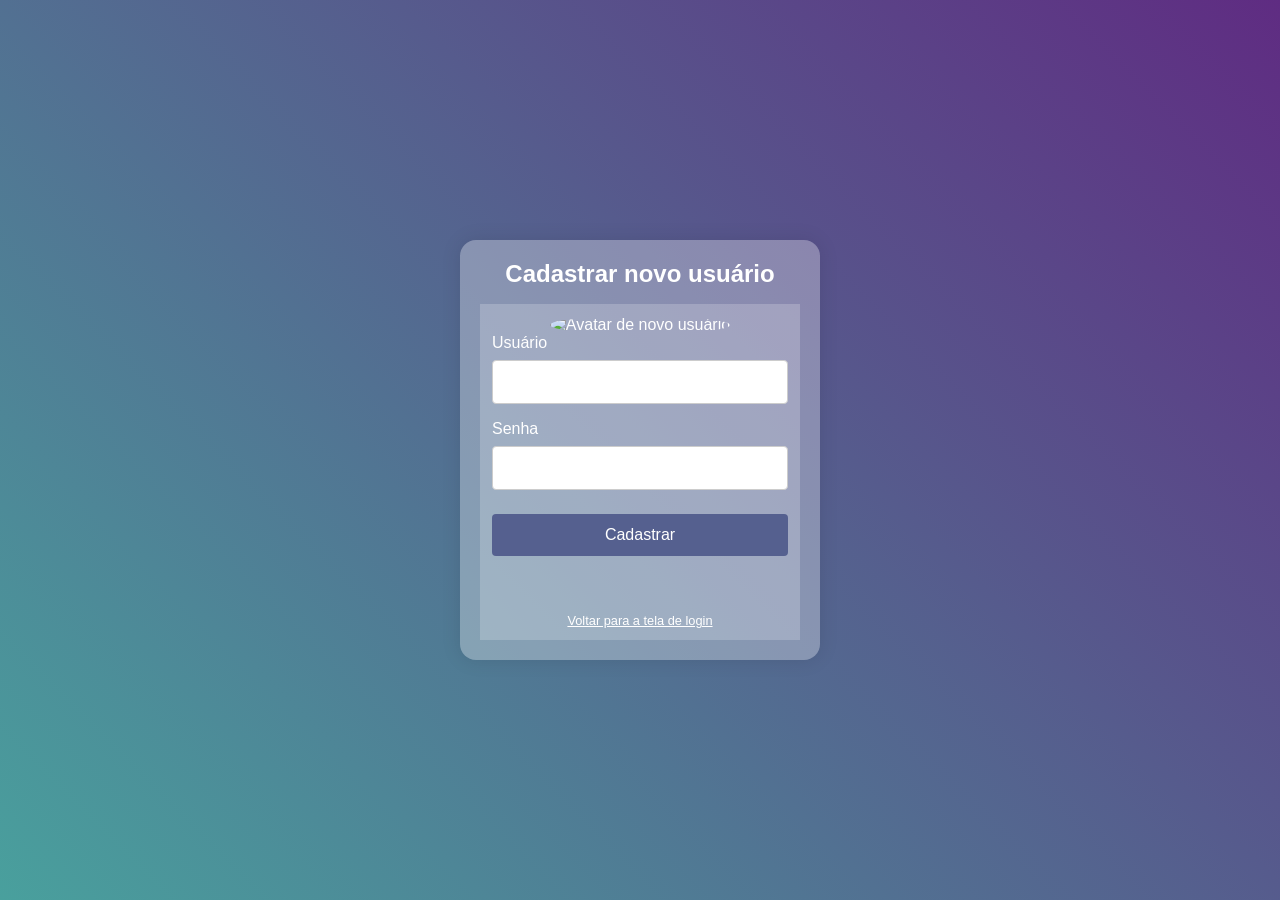
==== cadastrar.html @ 4a9dcf7f "Modularizar HTML, CSS e JavaScript" ====
<!DOCTYPE html>
<html lang="pt-BR">
<head>
  <meta charset="UTF-8">
  <meta name="viewport" content="width=device-width, initial-scale=1.0">
  <title>Cadastro | Minha Galeria</title>
  <link rel="stylesheet" href="assets/css/base.css">
  <link rel="stylesheet" href="assets/css/auth.css">
  <script src="assets/js/storage.js" defer></script>
  <script src="assets/js/register.js" defer></script>
</head>
<body class="auth-page">
  <main class="auth-card">
    <h1>Cadastrar novo usuário</h1>
    <form id="registerForm" class="auth-form">
      <div class="avatar-container">
        <img src="Imagens/avatarNovoUser.png" alt="Avatar de novo usuário" class="avatar">
      </div>

      <label for="username">Usuário</label>
      <input type="text" id="username" name="username" autocomplete="username" required>

      <label for="password">Senha</label>
      <input type="password" id="password" name="password" autocomplete="new-password" required>

      <button type="submit">Cadastrar</button>
      <p id="formMessage" class="form-message" role="alert" aria-live="polite"></p>
      <p class="auth-link"><a href="login.html">Voltar para a tela de login</a></p>
    </form>
  </main>
</body>
</html>
---- assets/css/base.css ----
:root {
  color-scheme: light;
  font-family: Arial, Helvetica, sans-serif;
  --background-start: #49a09d;
  --background-end: #5f2c82;
  --panel: rgba(255, 255, 255, 0.2);
  --panel-strong: rgba(255, 255, 255, 0.3);
  --primary: #55608f;
  --text: #ffffff;
  --danger: #8f334b;
}

* {
  box-sizing: border-box;
}

body {
  min-height: 100vh;
  margin: 0;
  background: linear-gradient(45deg, var(--background-start), var(--background-end));
  color: var(--text);
}

button,
input,
select,
textarea {
  width: 100%;
  padding: 0.75rem 1rem;
  border: 1px solid #cccccc;
  border-radius: 0.25rem;
  font: inherit;
}

button {
  border: 0;
  background: var(--primary);
  color: #ffffff;
  cursor: pointer;
}

button:hover {
  filter: brightness(1.08);
}

button:focus-visible,
input:focus-visible,
select:focus-visible,
textarea:focus-visible,
a:focus-visible {
  outline: 3px solid #ffffff;
  outline-offset: 2px;
}

a {
  color: #ffffff;
}

.panel {
  padding: 1.25rem;
  border-radius: 0.75rem;
  background: var(--panel);
  box-shadow: 0 0 20px rgba(0, 0, 0, 0.1);
}
---- assets/css/auth.css ----
.auth-page {
  display: grid;
  place-items: center;
  padding: 1rem;
}

.auth-card {
  width: min(100%, 360px);
  padding: 1.25rem;
  border-radius: 1rem;
  background: var(--panel-strong);
  box-shadow: 0 0 20px rgba(0, 0, 0, 0.1);
}

.auth-card h1 {
  margin-top: 0;
  text-align: center;
  font-size: 1.5rem;
}

.auth-form {
  padding: 0.75rem;
  background: var(--panel);
}

.auth-form input,
.auth-form button {
  margin: 0.5rem 0 1rem;
}

.avatar-container,
.auth-link {
  text-align: center;
}

.avatar {
  width: 40%;
  border-radius: 50%;
}

.auth-link,
.form-message {
  margin-bottom: 0;
  font-size: 0.8rem;
}

.form-message {
  min-height: 1rem;
  text-align: center;
}
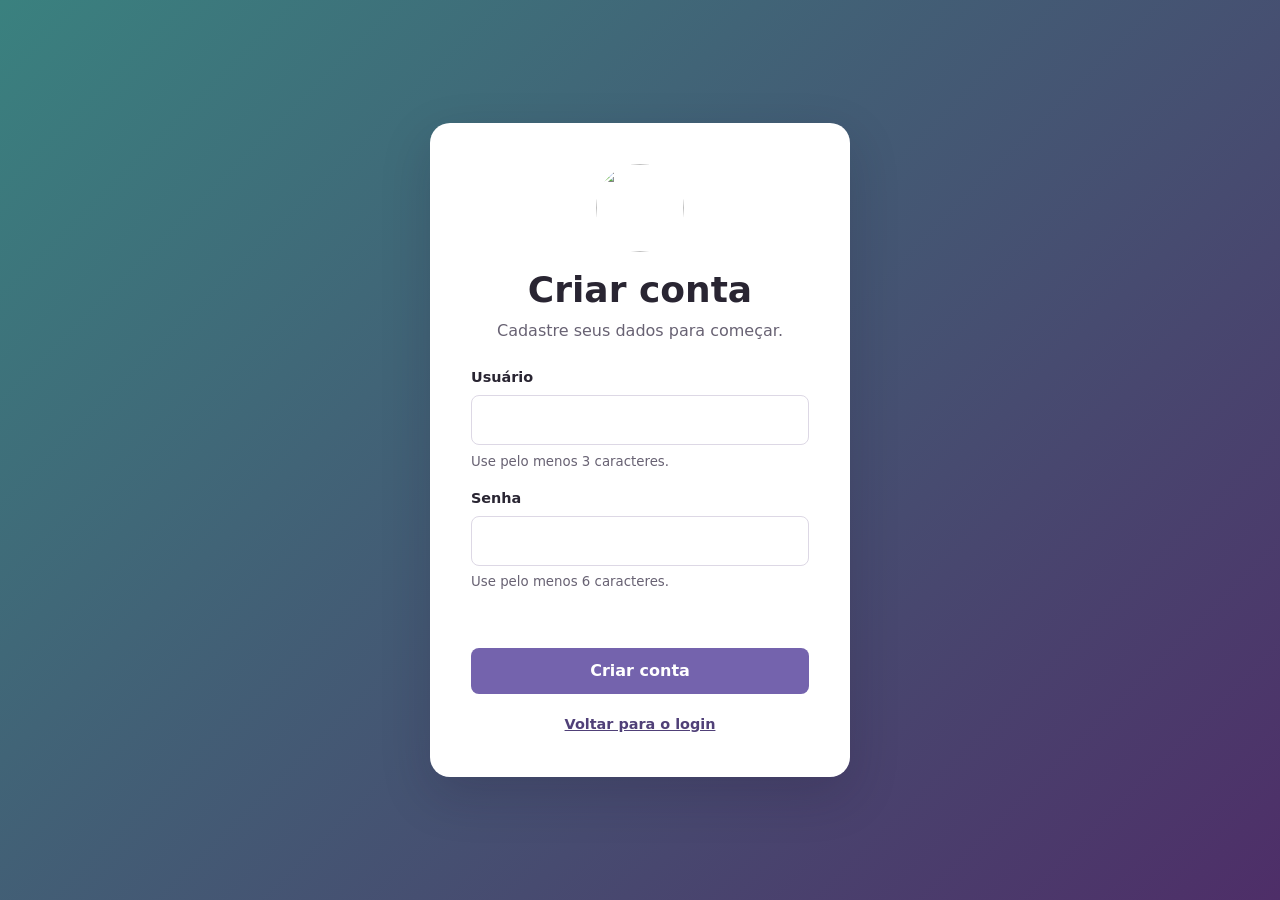
==== commit 77101cbc: "Padronizar arquitetura e qualidade do código" ====
--- a/cadastrar.html
+++ b/cadastrar.html
@@ -1,32 +1,40 @@
-<!DOCTYPE html>
+<!doctype html>
 <html lang="pt-BR">
 <head>
-  <meta charset="UTF-8">
-  <meta name="viewport" content="width=device-width, initial-scale=1.0">
-  <title>Cadastro | Minha Galeria</title>
+  <meta charset="utf-8">
+  <meta name="viewport" content="width=device-width, initial-scale=1">
+  <meta name="description" content="Crie uma conta para organizar seus poemas.">
+  <title>Criar conta | Minha Galeria</title>
   <link rel="stylesheet" href="assets/css/base.css">
   <link rel="stylesheet" href="assets/css/auth.css">
-  <script src="assets/js/storage.js" defer></script>
-  <script src="assets/js/register.js" defer></script>
+  <script type="module" src="assets/js/pages/register.js"></script>
 </head>
 <body class="auth-page">
-  <main class="auth-card">
-    <h1>Cadastrar novo usuário</h1>
-    <form id="registerForm" class="auth-form">
-      <div class="avatar-container">
-        <img src="Imagens/avatarNovoUser.png" alt="Avatar de novo usuário" class="avatar">
+  <main class="auth-card" aria-labelledby="page-title">
+    <header class="auth-card__header">
+      <img class="auth-card__avatar" src="Imagens/avatarNovoUser.png" alt="" width="112" height="112">
+      <h1 id="page-title">Criar conta</h1>
+      <p>Cadastre seus dados para começar.</p>
+    </header>
+
+    <form id="register-form" class="form">
+      <div class="form__field">
+        <label for="username">Usuário</label>
+        <input id="username" name="username" type="text" autocomplete="username" minlength="3" required>
+        <small>Use pelo menos 3 caracteres.</small>
       </div>
 
-      <label for="username">Usuário</label>
-      <input type="text" id="username" name="username" autocomplete="username" required>
+      <div class="form__field">
+        <label for="password">Senha</label>
+        <input id="password" name="password" type="password" autocomplete="new-password" minlength="6" required>
+        <small>Use pelo menos 6 caracteres.</small>
+      </div>
 
-      <label for="password">Senha</label>
-      <input type="password" id="password" name="password" autocomplete="new-password" required>
+      <p id="form-feedback" class="form__feedback" role="alert" aria-live="polite"></p>
+      <button class="button" type="submit">Criar conta</button>
+    </form>
 
-      <button type="submit">Cadastrar</button>
-      <p id="formMessage" class="form-message" role="alert" aria-live="polite"></p>
-      <p class="auth-link"><a href="login.html">Voltar para a tela de login</a></p>
-    </form>
+    <p class="auth-card__footer"><a href="login.html">Voltar para o login</a></p>
   </main>
 </body>
 </html>
--- a/assets/css/base.css
+++ b/assets/css/base.css
@@ -1,64 +1,169 @@
 :root {
   color-scheme: light;
-  font-family: Arial, Helvetica, sans-serif;
-  --background-start: #49a09d;
-  --background-end: #5f2c82;
-  --panel: rgba(255, 255, 255, 0.2);
-  --panel-strong: rgba(255, 255, 255, 0.3);
-  --primary: #55608f;
-  --text: #ffffff;
-  --danger: #8f334b;
+  font-family: Inter, system-ui, -apple-system, BlinkMacSystemFont, "Segoe UI", sans-serif;
+  font-synthesis: none;
+  --color-primary-400: #8b7bc3;
+  --color-primary-500: #7463ad;
+  --color-primary-700: #504078;
+  --color-surface: #ffffff;
+  --color-surface-muted: #f4f2f8;
+  --color-text: #292532;
+  --color-text-muted: #686273;
+  --color-border: #ddd8e5;
+  --color-danger: #b33a4b;
+  --shadow-sm: 0 8px 24px rgba(26, 18, 43, 0.12);
+  --shadow-md: 0 18px 50px rgba(26, 18, 43, 0.18);
+  --radius-sm: 0.5rem;
+  --radius-md: 0.875rem;
+  --radius-lg: 1.25rem;
 }
 
-* {
+*,
+*::before,
+*::after {
   box-sizing: border-box;
+}
+
+html {
+  min-width: 320px;
 }
 
 body {
   min-height: 100vh;
   margin: 0;
-  background: linear-gradient(45deg, var(--background-start), var(--background-end));
-  color: var(--text);
+  background: linear-gradient(135deg, #3a817f, #4e2e68);
+  color: var(--color-text);
+  line-height: 1.5;
+}
+
+h1,
+h2,
+h3,
+p {
+  margin-block-start: 0;
+}
+
+h1,
+h2,
+h3 {
+  line-height: 1.2;
+}
+
+a {
+  color: var(--color-primary-700);
+  font-weight: 600;
 }
 
 button,
 input,
 select,
 textarea {
-  width: 100%;
-  padding: 0.75rem 1rem;
-  border: 1px solid #cccccc;
-  border-radius: 0.25rem;
   font: inherit;
 }
 
-button {
-  border: 0;
-  background: var(--primary);
-  color: #ffffff;
-  cursor: pointer;
+button,
+input,
+select,
+textarea,
+a {
+  outline-offset: 3px;
 }
 
-button:hover {
-  filter: brightness(1.08);
+:focus-visible {
+  outline: 3px solid var(--color-primary-400);
 }
 
-button:focus-visible,
-input:focus-visible,
-select:focus-visible,
-textarea:focus-visible,
-a:focus-visible {
-  outline: 3px solid #ffffff;
-  outline-offset: 2px;
+button:disabled {
+  cursor: wait;
+  opacity: 0.65;
 }
 
-a {
+.form {
+  display: grid;
+  gap: 1rem;
+}
+
+.form__field {
+  display: grid;
+  gap: 0.4rem;
+}
+
+.form__field label {
+  font-size: 0.9rem;
+  font-weight: 700;
+}
+
+.form__field small,
+.section-description {
+  color: var(--color-text-muted);
+}
+
+.form__field input,
+.form__field select,
+.form__field textarea {
+  width: 100%;
+  padding: 0.75rem 0.875rem;
+  border: 1px solid var(--color-border);
+  border-radius: var(--radius-sm);
+  background: var(--color-surface);
+  color: var(--color-text);
+}
+
+.form__field textarea {
+  resize: vertical;
+}
+
+.form__feedback {
+  min-height: 1.5rem;
+  margin: 0;
+  color: var(--color-danger);
+  font-size: 0.9rem;
+}
+
+.button {
+  display: inline-flex;
+  min-height: 44px;
+  align-items: center;
+  justify-content: center;
+  padding: 0.7rem 1rem;
+  border: 0;
+  border-radius: var(--radius-sm);
+  background: var(--color-primary-500);
   color: #ffffff;
+  font-weight: 700;
+  cursor: pointer;
+  transition: background-color 160ms ease, transform 160ms ease;
+}
+
+.button:hover:not(:disabled) {
+  background: var(--color-primary-700);
+  transform: translateY(-1px);
+}
+
+.button--secondary {
+  border: 1px solid rgba(255, 255, 255, 0.75);
+  background: transparent;
+}
+
+.button--danger {
+  background: var(--color-danger);
 }
 
 .panel {
-  padding: 1.25rem;
-  border-radius: 0.75rem;
-  background: var(--panel);
-  box-shadow: 0 0 20px rgba(0, 0, 0, 0.1);
+  border: 1px solid rgba(255, 255, 255, 0.3);
+  border-radius: var(--radius-lg);
+  background: var(--color-surface);
+  box-shadow: var(--shadow-sm);
 }
+
+.sr-only {
+  position: absolute;
+  width: 1px;
+  height: 1px;
+  padding: 0;
+  margin: -1px;
+  overflow: hidden;
+  clip: rect(0, 0, 0, 0);
+  white-space: nowrap;
+  border: 0;
+}
--- a/assets/css/auth.css
+++ b/assets/css/auth.css
@@ -1,50 +1,43 @@
 .auth-page {
   display: grid;
   place-items: center;
-  padding: 1rem;
+  padding: 1.5rem;
 }
 
 .auth-card {
-  width: min(100%, 360px);
-  padding: 1.25rem;
-  border-radius: 1rem;
-  background: var(--panel-strong);
-  box-shadow: 0 0 20px rgba(0, 0, 0, 0.1);
+  width: min(100%, 420px);
+  padding: clamp(1.5rem, 5vw, 2.5rem);
+  border: 1px solid rgba(255, 255, 255, 0.35);
+  border-radius: var(--radius-lg);
+  background: var(--color-surface);
+  box-shadow: var(--shadow-md);
 }
 
-.auth-card h1 {
-  margin-top: 0;
-  text-align: center;
-  font-size: 1.5rem;
-}
-
-.auth-form {
-  padding: 0.75rem;
-  background: var(--panel);
-}
-
-.auth-form input,
-.auth-form button {
-  margin: 0.5rem 0 1rem;
-}
-
-.avatar-container,
-.auth-link {
+.auth-card__header {
+  margin-bottom: 1.5rem;
   text-align: center;
 }
 
-.avatar {
-  width: 40%;
-  border-radius: 50%;
+.auth-card__header h1 {
+  margin-bottom: 0.5rem;
+  font-size: clamp(1.75rem, 5vw, 2.25rem);
 }
 
-.auth-link,
-.form-message {
-  margin-bottom: 0;
-  font-size: 0.8rem;
+.auth-card__header p,
+.auth-card__footer {
+  color: var(--color-text-muted);
 }
 
-.form-message {
-  min-height: 1rem;
+.auth-card__avatar {
+  width: 88px;
+  height: 88px;
+  margin-bottom: 1rem;
+  border-radius: 50%;
+  object-fit: cover;
+}
+
+.auth-card__footer {
+  margin: 1.25rem 0 0;
   text-align: center;
+  font-size: 0.9rem;
 }
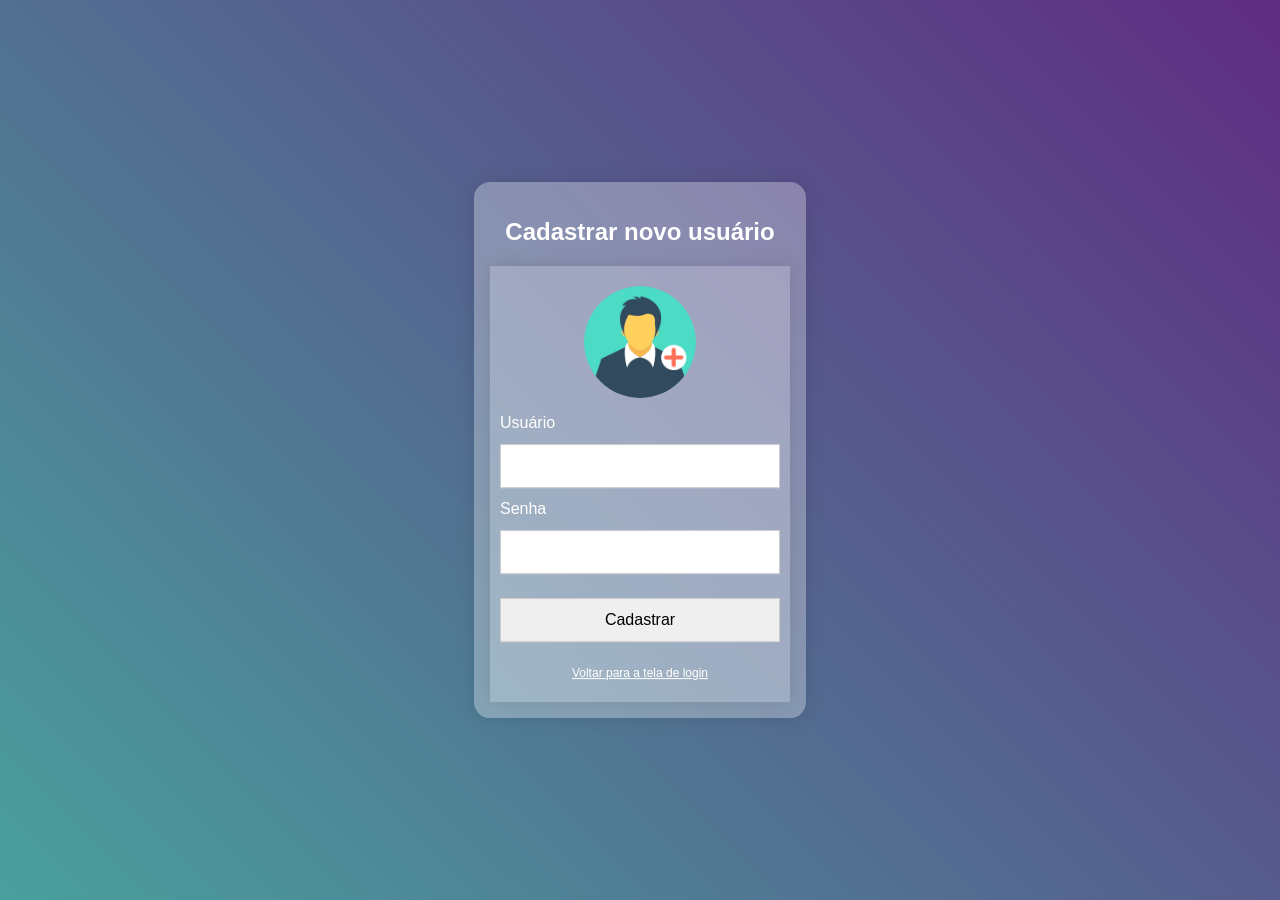
==== commit c028f48b: "Nova Estrutura e Novo Readme" ====
--- a/cadastrar.html
+++ b/cadastrar.html
@@ -1,40 +1,33 @@
-<!doctype html>
+<!DOCTYPE html>
 <html lang="pt-BR">
 <head>
-  <meta charset="utf-8">
-  <meta name="viewport" content="width=device-width, initial-scale=1">
-  <meta name="description" content="Crie uma conta para organizar seus poemas.">
-  <title>Criar conta | Minha Galeria</title>
-  <link rel="stylesheet" href="assets/css/base.css">
-  <link rel="stylesheet" href="assets/css/auth.css">
-  <script type="module" src="assets/js/pages/register.js"></script>
+  <meta charset="UTF-8">
+  <meta name="viewport" content="width=device-width, initial-scale=1.0">
+  <title>Cadastrar usuário</title>
+  <link rel="stylesheet" href="css/style.css">
+  <script src="js/cadastrar.js" defer></script>
 </head>
-<body class="auth-page">
-  <main class="auth-card" aria-labelledby="page-title">
-    <header class="auth-card__header">
-      <img class="auth-card__avatar" src="Imagens/avatarNovoUser.png" alt="" width="112" height="112">
-      <h1 id="page-title">Criar conta</h1>
-      <p>Cadastre seus dados para começar.</p>
-    </header>
+<body>
+  <section class="auth-section">
+    <h2 class="auth-title">Cadastrar novo usuário</h2>
 
-    <form id="register-form" class="form">
-      <div class="form__field">
-        <label for="username">Usuário</label>
-        <input id="username" name="username" type="text" autocomplete="username" minlength="3" required>
-        <small>Use pelo menos 3 caracteres.</small>
+    <form id="formCadastro" class="auth-container">
+      <div class="imgcontainer">
+        <img src="img/avatarNovoUser.png" alt="Avatar de novo usuário" class="avatar">
       </div>
 
-      <div class="form__field">
-        <label for="password">Senha</label>
-        <input id="password" name="password" type="password" autocomplete="new-password" minlength="6" required>
-        <small>Use pelo menos 6 caracteres.</small>
-      </div>
+      <label for="username">Usuário</label>
+      <input type="text" id="username" name="username" required>
 
-      <p id="form-feedback" class="form__feedback" role="alert" aria-live="polite"></p>
-      <button class="button" type="submit">Criar conta</button>
+      <label for="password">Senha</label>
+      <input type="password" id="password" name="password" required>
+
+      <input type="submit" value="Cadastrar">
+
+      <p class="auth-footer">
+        <a href="login.html">Voltar para a tela de login</a>
+      </p>
     </form>
-
-    <p class="auth-card__footer"><a href="login.html">Voltar para o login</a></p>
-  </main>
+  </section>
 </body>
 </html>
--- a/css/style.css
+++ b/css/style.css
@@ -0,0 +1,69 @@
+* {
+  box-sizing: border-box;
+}
+
+body {
+  min-height: 100vh;
+  margin: 0;
+  background: linear-gradient(45deg, #49a09d, #5f2c82);
+  color: #fff;
+  font-family: Arial, Helvetica, sans-serif;
+}
+
+button,
+input,
+select {
+  font: inherit;
+}
+
+input[type="button"],
+input[type="submit"],
+input[type="text"],
+input[type="password"] {
+  display: inline-block;
+  width: 100%;
+  margin: 12px 0;
+  padding: 12px 20px;
+  border: 1px solid #ccc;
+}
+
+a {
+  color: inherit;
+}
+
+.auth-section {
+  position: absolute;
+  top: 50%;
+  left: 50%;
+  padding: 1em;
+  border-radius: 1em;
+  background-color: rgba(255, 255, 255, 0.3);
+  box-shadow: 0 0 20px rgba(0, 0, 0, 0.1);
+  transform: translate(-50%, -50%);
+}
+
+.auth-title,
+.auth-footer,
+.imgcontainer {
+  text-align: center;
+}
+
+.imgcontainer {
+  margin: 10px 0 12px;
+}
+
+img.avatar {
+  width: 40%;
+  border-radius: 50%;
+}
+
+.auth-container {
+  max-width: 300px;
+  padding: 10px;
+  background-color: rgba(255, 255, 255, 0.2);
+  box-shadow: 0 0 20px rgba(0, 0, 0, 0.1);
+}
+
+.auth-footer {
+  font-size: 12px;
+}
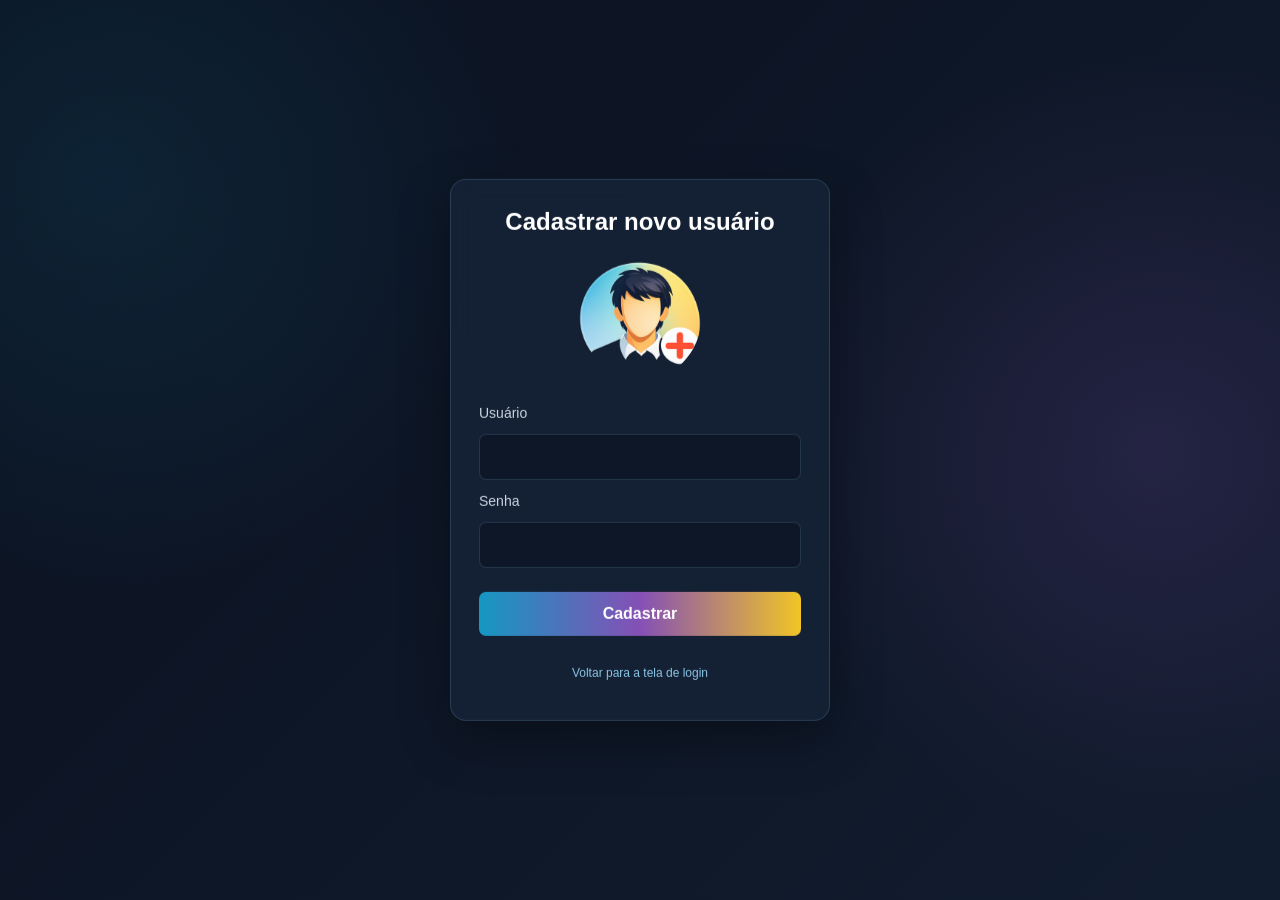
==== commit 251eee8a: "Substitui localStorage por sessionStorage - Cadastro, login e poemas permanecem ao navegar entre as " ====
--- a/cadastrar.html
+++ b/cadastrar.html
@@ -13,7 +13,7 @@
 
     <form id="formCadastro" class="auth-container">
       <div class="imgcontainer">
-        <img src="img/avatarNovoUser.png" alt="Avatar de novo usuário" class="avatar">
+        <img src="assets\imagem\avatarNovoUser.png" alt="Avatar de novo usuário" class="avatar">
       </div>
 
       <label for="username">Usuário</label>
--- a/css/style.css
+++ b/css/style.css
@@ -1,12 +1,50 @@
 * {
   box-sizing: border-box;
+}
+
+:root {
+  --background-dark: #0b1220;
+  --background-secondary: #111c2e;
+  --card-background: rgba(21, 34, 54, 0.92);
+  --input-background: #0d1727;
+
+  --text-primary: #ffffff;
+  --text-secondary: #cbd5e1;
+  --placeholder: #7f8da3;
+
+  --blue: #1598c2;
+  --light-blue: #8cc7e8;
+  --purple: #8550b5;
+  --dark-purple: #542040;
+  --yellow: #f2c526;
+  --pink: #f38fa0;
+
+  --border: rgba(140, 199, 232, 0.18);
+  --shadow: rgba(0, 0, 0, 0.35);
 }
 
 body {
   min-height: 100vh;
   margin: 0;
-  background: linear-gradient(45deg, #49a09d, #5f2c82);
-  color: #fff;
+
+  background:
+    radial-gradient(
+      circle at 90% 50%,
+      rgba(133, 80, 181, 0.18),
+      transparent 32%
+    ),
+    radial-gradient(
+      circle at 8% 20%,
+      rgba(21, 152, 194, 0.12),
+      transparent 30%
+    ),
+    linear-gradient(
+      135deg,
+      var(--background-dark),
+      var(--background-secondary)
+    );
+
+  color: var(--text-primary);
   font-family: Arial, Helvetica, sans-serif;
 }
 
@@ -23,23 +61,78 @@
   display: inline-block;
   width: 100%;
   margin: 12px 0;
-  padding: 12px 20px;
-  border: 1px solid #ccc;
+  padding: 13px 15px;
+
+  border: 1px solid var(--border);
+  border-radius: 7px;
+
+  background-color: var(--input-background);
+  color: var(--text-primary);
+
+  outline: none;
+  transition:
+    border-color 0.2s ease,
+    box-shadow 0.2s ease,
+    transform 0.2s ease;
+}
+
+input[type="text"]:focus,
+input[type="password"]:focus {
+  border-color: var(--light-blue);
+  box-shadow: 0 0 0 3px rgba(140, 199, 232, 0.12);
+}
+
+input::placeholder {
+  color: var(--placeholder);
+}
+
+input[type="submit"],
+input[type="button"] {
+  border: none;
+
+  background: linear-gradient(
+    90deg,
+    var(--blue),
+    var(--purple),
+    var(--yellow)
+  );
+
+  color: #ffffff;
+  font-weight: 700;
+  cursor: pointer;
+}
+
+input[type="submit"]:hover,
+input[type="button"]:hover {
+  transform: translateY(-1px);
+  filter: brightness(1.08);
 }
 
 a {
-  color: inherit;
+  color: var(--light-blue);
+  text-decoration: none;
+}
+
+a:hover {
+  text-decoration: underline;
 }
 
 .auth-section {
   position: absolute;
   top: 50%;
   left: 50%;
-  padding: 1em;
-  border-radius: 1em;
-  background-color: rgba(255, 255, 255, 0.3);
-  box-shadow: 0 0 20px rgba(0, 0, 0, 0.1);
+
+  width: min(90%, 380px);
+  padding: 28px;
+
+  border: 1px solid var(--border);
+  border-radius: 16px;
+
+  background-color: var(--card-background);
+  box-shadow: 0 20px 50px var(--shadow);
+
   transform: translate(-50%, -50%);
+  backdrop-filter: blur(12px);
 }
 
 .auth-title,
@@ -48,22 +141,36 @@
   text-align: center;
 }
 
+.auth-title {
+  margin-top: 0;
+  margin-bottom: 22px;
+  color: var(--text-primary);
+}
+
 .imgcontainer {
-  margin: 10px 0 12px;
+  margin: 5px 0 20px;
 }
 
 img.avatar {
-  width: 40%;
+  width: 38%;
+  max-width: 130px;
   border-radius: 50%;
 }
 
 .auth-container {
-  max-width: 300px;
-  padding: 10px;
-  background-color: rgba(255, 255, 255, 0.2);
-  box-shadow: 0 0 20px rgba(0, 0, 0, 0.1);
+  max-width: none;
+  padding: 0;
+  background: transparent;
+  box-shadow: none;
+}
+
+.auth-container label {
+  color: var(--text-secondary);
+  font-size: 14px;
 }
 
 .auth-footer {
+  margin-top: 18px;
+  color: var(--text-secondary);
   font-size: 12px;
-}
+}
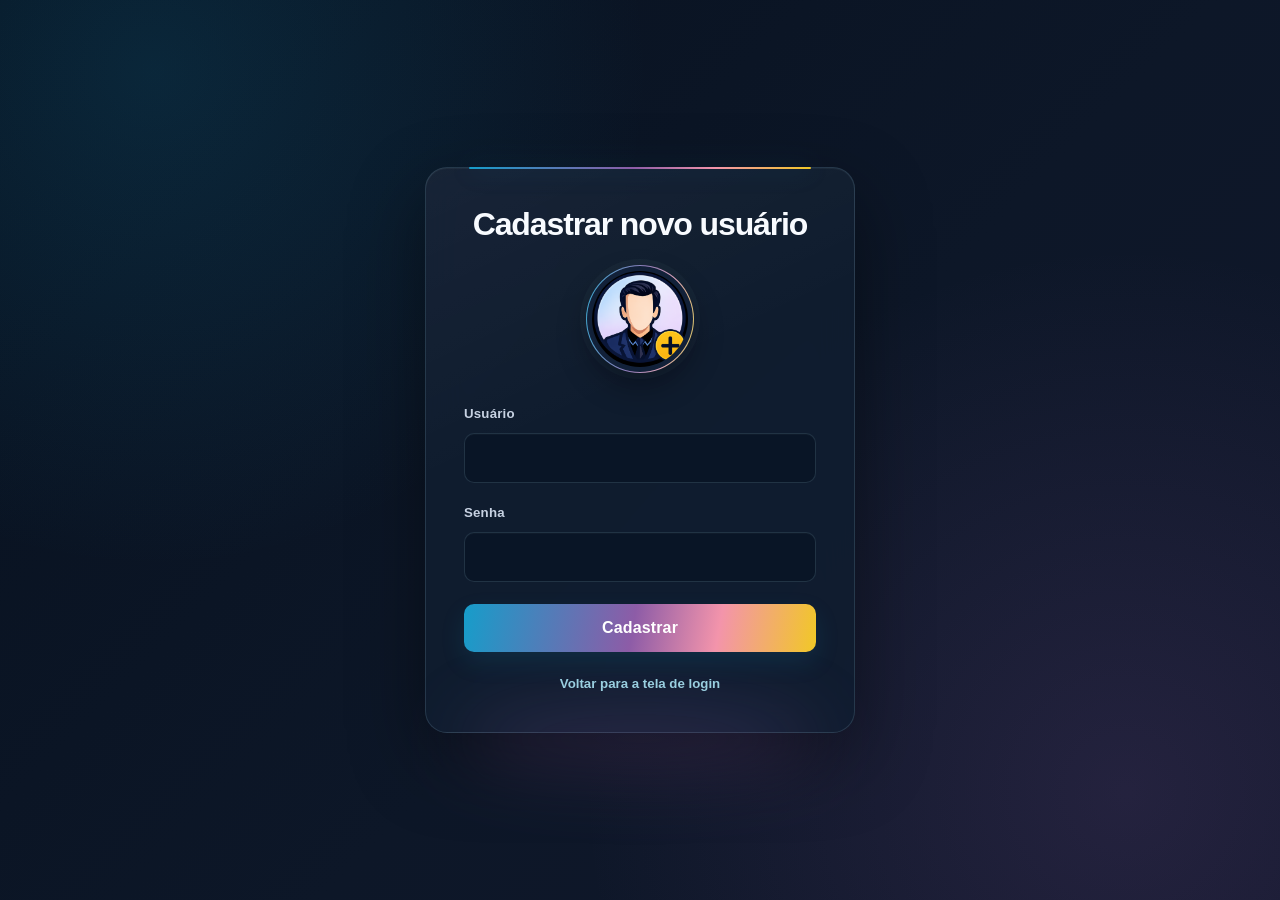
==== commit 2c2fcd8e: "Add GitHub Pages live demo link Deploy the static site via GitHub Actions and link it from the READM" ====
--- a/cadastrar.html
+++ b/cadastrar.html
@@ -13,7 +13,7 @@
 
     <form id="formCadastro" class="auth-container">
       <div class="imgcontainer">
-        <img src="assets\imagem\avatarNovoUser.png" alt="Avatar de novo usuário" class="avatar">
+        <img src="assets/imagem/avatarNovoUser.png" alt="Avatar de novo usuário" class="avatar">
       </div>
 
       <label for="username">Usuário</label>
--- a/css/style.css
+++ b/css/style.css
@@ -1,51 +1,101 @@
+/* =========================================================
+   PALETA GLOBAL E BASE VISUAL
+   ========================================================= */
 * {
   box-sizing: border-box;
 }
 
 :root {
-  --background-dark: #0b1220;
-  --background-secondary: #111c2e;
-  --card-background: rgba(21, 34, 54, 0.92);
-  --input-background: #0d1727;
-
-  --text-primary: #ffffff;
-  --text-secondary: #cbd5e1;
-  --placeholder: #7f8da3;
-
-  --blue: #1598c2;
-  --light-blue: #8cc7e8;
-  --purple: #8550b5;
-  --dark-purple: #542040;
-  --yellow: #f2c526;
-  --pink: #f38fa0;
-
-  --border: rgba(140, 199, 232, 0.18);
-  --shadow: rgba(0, 0, 0, 0.35);
+  color-scheme: dark;
+
+  /* Base escura */
+  --background-dark: #07111f;
+  --background-secondary: #0d1728;
+  --background-elevated: #111e32;
+  --card-background: rgba(16, 29, 48, 0.9);
+  --card-background-strong: #122139;
+  --input-background: #091526;
+
+  /* Texto */
+  --text-primary: #f8fbff;
+  --text-secondary: #c7d2e2;
+  --text-muted: #8d9bb0;
+  --placeholder: #687890;
+
+  /* Paleta inspirada na imagem enviada */
+  --blue: #169dca;
+  --light-blue: #9acfe0;
+  --purple: #8d5ca7;
+  --dark-purple: #5b183f;
+  --yellow: #f1c826;
+  --pink: #f394ab;
+
+  /* Estados e superfícies */
+  --border: rgba(154, 207, 224, 0.16);
+  --border-strong: rgba(154, 207, 224, 0.3);
+  --shadow: rgba(0, 0, 0, 0.42);
+  --focus-ring: rgba(22, 157, 202, 0.18);
+  --accent-gradient: linear-gradient(
+    100deg,
+    var(--blue) 0%,
+    var(--purple) 48%,
+    var(--pink) 72%,
+    var(--yellow) 100%
+  );
+}
+
+html {
+  min-width: 320px;
+  background-color: var(--background-dark);
 }
 
 body {
   min-height: 100vh;
   margin: 0;
+  overflow-x: hidden;
 
   background:
     radial-gradient(
-      circle at 90% 50%,
-      rgba(133, 80, 181, 0.18),
-      transparent 32%
+      circle at 12% 8%,
+      rgba(22, 157, 202, 0.15),
+      transparent 31rem
     ),
     radial-gradient(
-      circle at 8% 20%,
-      rgba(21, 152, 194, 0.12),
-      transparent 30%
+      circle at 88% 88%,
+      rgba(141, 92, 167, 0.16),
+      transparent 34rem
     ),
     linear-gradient(
       135deg,
-      var(--background-dark),
-      var(--background-secondary)
+      var(--background-dark) 0%,
+      var(--background-secondary) 56%,
+      #11172b 100%
     );
 
   color: var(--text-primary);
-  font-family: Arial, Helvetica, sans-serif;
+  font-family:
+    Inter,
+    "Segoe UI",
+    Roboto,
+    Helvetica,
+    Arial,
+    sans-serif;
+  line-height: 1.5;
+  -webkit-font-smoothing: antialiased;
+}
+
+body::before {
+  position: fixed;
+  inset: 0;
+  z-index: -1;
+  pointer-events: none;
+  content: "";
+  opacity: 0.22;
+  background-image:
+    linear-gradient(rgba(255, 255, 255, 0.018) 1px, transparent 1px),
+    linear-gradient(90deg, rgba(255, 255, 255, 0.018) 1px, transparent 1px);
+  background-size: 34px 34px;
+  mask-image: linear-gradient(to bottom, black, transparent 78%);
 }
 
 button,
@@ -58,28 +108,37 @@
 input[type="submit"],
 input[type="text"],
 input[type="password"] {
-  display: inline-block;
+  display: block;
   width: 100%;
-  margin: 12px 0;
-  padding: 13px 15px;
+  min-height: 46px;
+  margin: 8px 0 17px;
+  padding: 12px 14px;
 
   border: 1px solid var(--border);
-  border-radius: 7px;
+  border-radius: 10px;
 
   background-color: var(--input-background);
   color: var(--text-primary);
 
   outline: none;
+  box-shadow: inset 0 1px 0 rgba(255, 255, 255, 0.025);
   transition:
     border-color 0.2s ease,
     box-shadow 0.2s ease,
+    background-color 0.2s ease,
     transform 0.2s ease;
+}
+
+input[type="text"]:hover,
+input[type="password"]:hover {
+  border-color: rgba(154, 207, 224, 0.25);
 }
 
 input[type="text"]:focus,
 input[type="password"]:focus {
-  border-color: var(--light-blue);
-  box-shadow: 0 0 0 3px rgba(140, 199, 232, 0.12);
+  border-color: var(--blue);
+  background-color: #0b192b;
+  box-shadow: 0 0 0 4px var(--focus-ring);
 }
 
 input::placeholder {
@@ -88,51 +147,108 @@
 
 input[type="submit"],
 input[type="button"] {
-  border: none;
-
-  background: linear-gradient(
-    90deg,
-    var(--blue),
-    var(--purple),
-    var(--yellow)
-  );
-
+  position: relative;
+  min-height: 48px;
+  margin-top: 22px;
+
+  border: 0;
+  border-radius: 10px;
+
+  background: var(--accent-gradient);
   color: #ffffff;
-  font-weight: 700;
+  font-weight: 750;
+  letter-spacing: 0.01em;
+
   cursor: pointer;
+  box-shadow: 0 10px 24px rgba(22, 157, 202, 0.13);
 }
 
 input[type="submit"]:hover,
 input[type="button"]:hover {
-  transform: translateY(-1px);
-  filter: brightness(1.08);
+  transform: translateY(-2px);
+  filter: brightness(1.06) saturate(1.05);
+  box-shadow: 0 14px 30px rgba(141, 92, 167, 0.2);
+}
+
+input[type="submit"]:active,
+input[type="button"]:active {
+  transform: translateY(0);
+}
+
+input[type="submit"]:focus-visible,
+input[type="button"]:focus-visible,
+a:focus-visible {
+  outline: 3px solid rgba(241, 200, 38, 0.75);
+  outline-offset: 3px;
 }
 
 a {
   color: var(--light-blue);
+  font-weight: 600;
   text-decoration: none;
+  text-underline-offset: 3px;
 }
 
 a:hover {
+  color: #c5ecf5;
   text-decoration: underline;
 }
 
+/* =========================================================
+   LOGIN E CADASTRO
+   ========================================================= */
 .auth-section {
+  position: relative;
+  width: min(calc(100% - 32px), 430px);
+  margin: 0 auto;
+  padding: 38px;
+
+  border: 1px solid var(--border);
+  border-radius: 22px;
+
+  background:
+    linear-gradient(
+      155deg,
+      rgba(255, 255, 255, 0.035),
+      rgba(255, 255, 255, 0) 42%
+    ),
+    var(--card-background);
+
+  box-shadow:
+    0 28px 75px var(--shadow),
+    inset 0 1px 0 rgba(255, 255, 255, 0.045);
+
+  backdrop-filter: blur(18px);
+  -webkit-backdrop-filter: blur(18px);
+}
+
+body:has(.auth-section) {
+  display: grid;
+  place-items: center;
+  padding: 42px 16px;
+}
+
+.auth-section::before {
   position: absolute;
-  top: 50%;
-  left: 50%;
-
-  width: min(90%, 380px);
-  padding: 28px;
-
-  border: 1px solid var(--border);
-  border-radius: 16px;
-
-  background-color: var(--card-background);
-  box-shadow: 0 20px 50px var(--shadow);
-
-  transform: translate(-50%, -50%);
-  backdrop-filter: blur(12px);
+  top: -1px;
+  left: 10%;
+  width: 80%;
+  height: 2px;
+  border-radius: 999px;
+  content: "";
+  background: var(--accent-gradient);
+  box-shadow: 0 0 24px rgba(22, 157, 202, 0.35);
+}
+
+.auth-section::after {
+  position: absolute;
+  inset: auto 8% -42px;
+  z-index: -1;
+  height: 70px;
+  border-radius: 50%;
+  content: "";
+  background: rgba(141, 92, 167, 0.2);
+  filter: blur(34px);
 }
 
 .auth-title,
@@ -142,19 +258,35 @@
 }
 
 .auth-title {
-  margin-top: 0;
-  margin-bottom: 22px;
+  margin: 0 0 22px;
   color: var(--text-primary);
+  font-size: clamp(1.65rem, 4vw, 2rem);
+  line-height: 1.15;
+  letter-spacing: -0.035em;
 }
 
 .imgcontainer {
-  margin: 5px 0 20px;
+  margin: 0 0 28px;
 }
 
 img.avatar {
-  width: 38%;
-  max-width: 130px;
+  display: block;
+  width: 108px;
+  height: 108px;
+  margin: 0 auto;
+  padding: 5px;
+
+  border: 1px solid rgba(154, 207, 224, 0.28);
   border-radius: 50%;
+
+  background:
+    linear-gradient(var(--card-background-strong), var(--card-background-strong)) padding-box,
+    var(--accent-gradient) border-box;
+
+  object-fit: cover;
+  box-shadow:
+    0 14px 30px rgba(0, 0, 0, 0.32),
+    0 0 0 6px rgba(154, 207, 224, 0.035);
 }
 
 .auth-container {
@@ -165,12 +297,39 @@
 }
 
 .auth-container label {
+  display: inline-block;
+  margin-bottom: 1px;
   color: var(--text-secondary);
-  font-size: 14px;
+  font-size: 0.83rem;
+  font-weight: 650;
+  letter-spacing: 0.015em;
 }
 
 .auth-footer {
-  margin-top: 18px;
-  color: var(--text-secondary);
-  font-size: 12px;
-}+  margin: 22px 0 0;
+  color: var(--text-muted);
+  font-size: 0.83rem;
+}
+
+@media (max-width: 520px) {
+  .auth-section {
+    padding: 30px 24px;
+    border-radius: 18px;
+  }
+
+  img.avatar {
+    width: 94px;
+    height: 94px;
+  }
+}
+
+@media (prefers-reduced-motion: reduce) {
+  *,
+  *::before,
+  *::after {
+    scroll-behavior: auto !important;
+    transition-duration: 0.01ms !important;
+    animation-duration: 0.01ms !important;
+    animation-iteration-count: 1 !important;
+  }
+}
